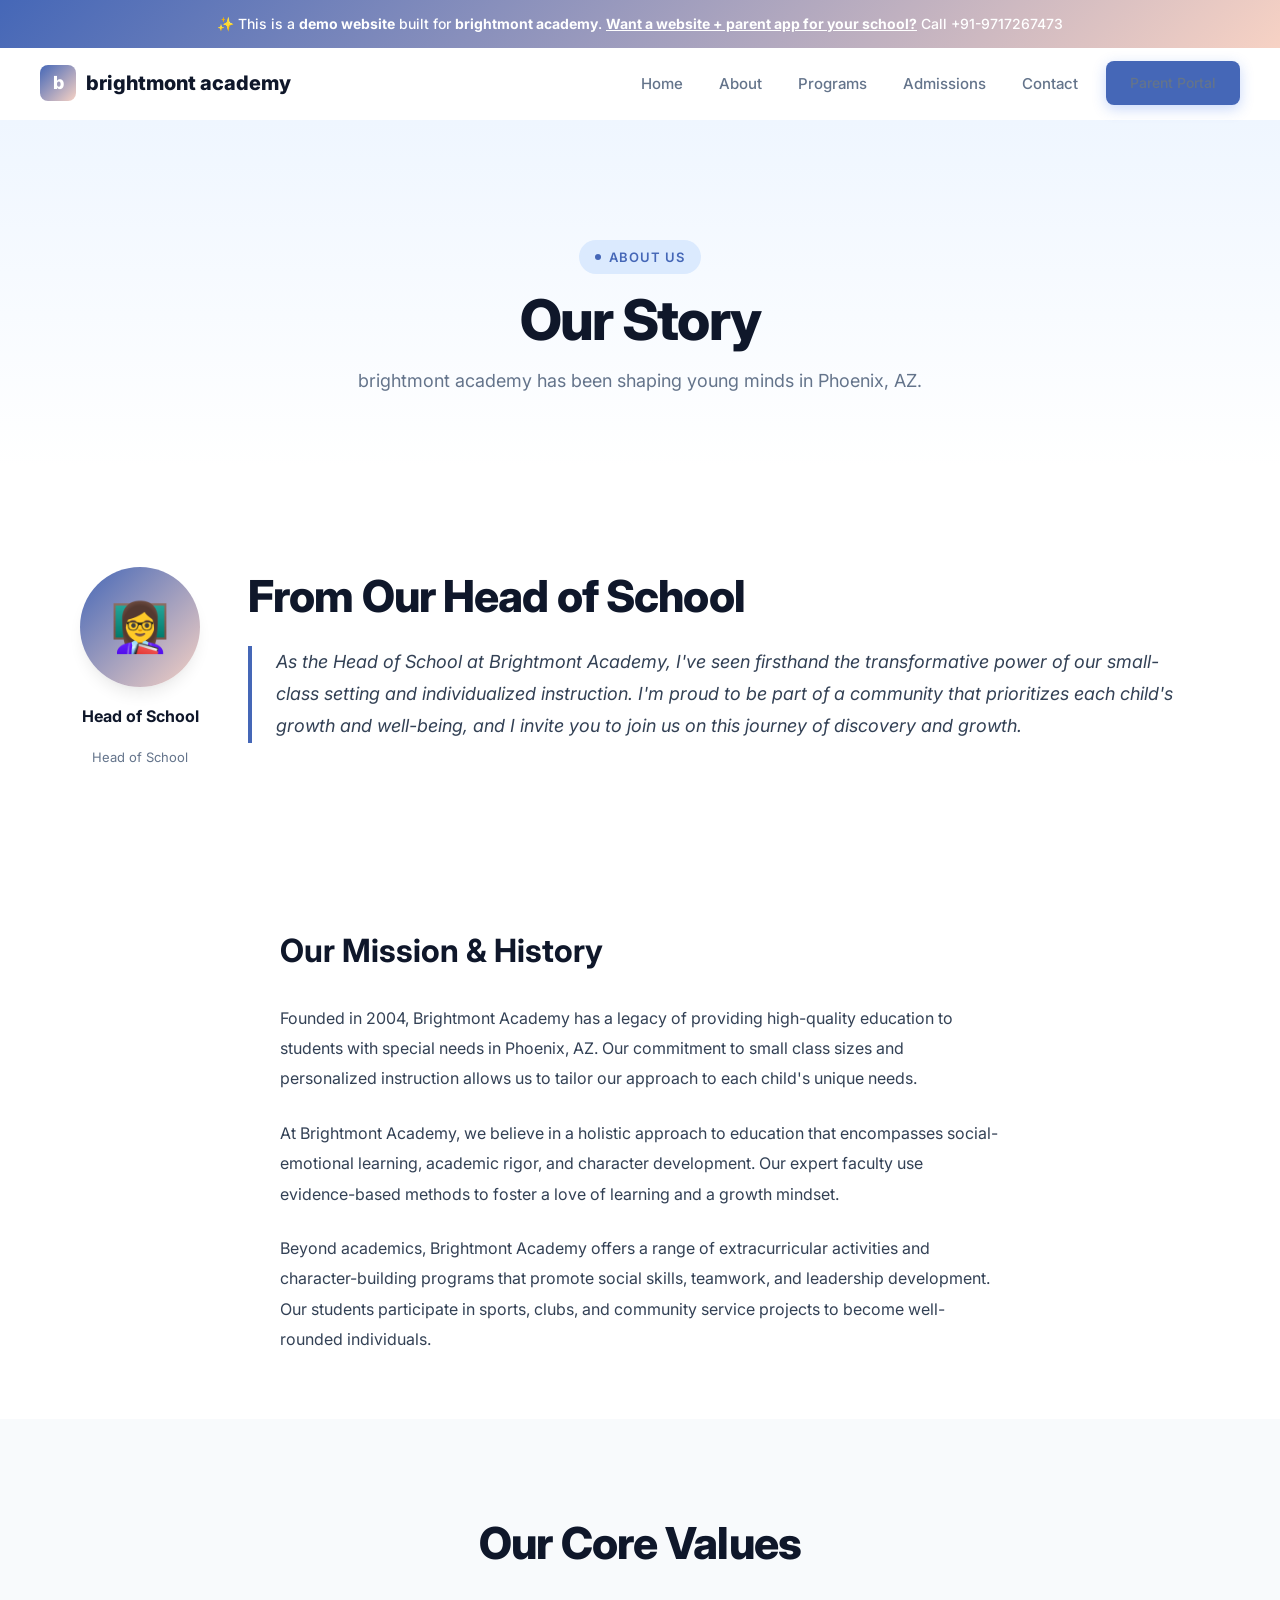
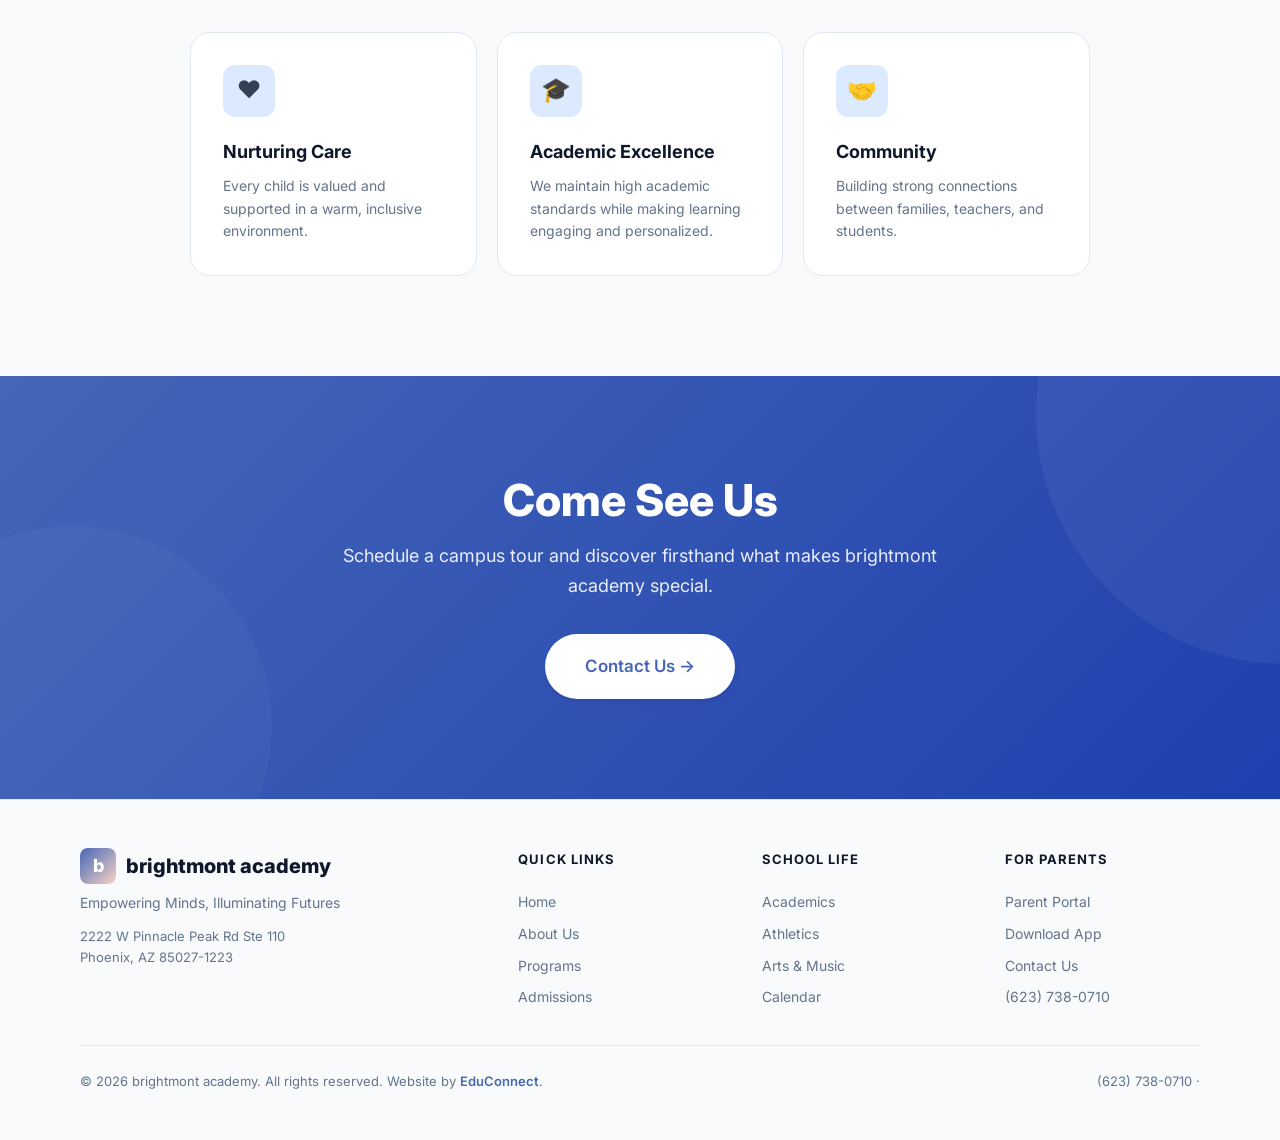
==== about.html @ 579d14f4 "Initial demo site for brightmont academy" ====
<!DOCTYPE html><html lang="en"><head>
  <meta charset="UTF-8"><meta name="viewport" content="width=device-width,initial-scale=1.0">
  <title>About Us — brightmont academy</title>
  <meta name="description" content="About Us — brightmont academy, a premier school in Phoenix, AZ serving Pre-K – 8th Grade.">
  <meta property="og:title" content="About Us — brightmont academy"><meta property="og:type" content="website">
  <link rel="preconnect" href="https://fonts.googleapis.com"><link rel="preconnect" href="https://fonts.gstatic.com" crossorigin>
  <link href="https://fonts.googleapis.com/css2?family=Inter:wght@400;500;600;700;800&display=swap" rel="stylesheet">
  <link rel="stylesheet" href="/styles.css"><script src="/main.js" defer></script>
</head><body><div class="demo-banner">
  ✨ This is a <strong>demo website</strong> built for <strong>brightmont academy</strong>.
  <a href="mailto:bhupender@myfirststepschool.com">Want a website + parent app for your school?</a> Call +91-9717267473
</div>
<nav class="navbar">
  <a href="/" class="logo"><span class="logo-icon">b</span>brightmont academy</a>
  <div class="nav-links">
    <a href="/">Home</a>
    <a href="/about.html">About</a>
    <a href="/programs.html">Programs</a>
    <a href="/admissions.html">Admissions</a>
    <a href="/contact.html">Contact</a>
    <a href="/parents.html" class="btn btn-primary" style="padding:10px 24px;font-size:14px">Parent Portal</a>
  </div>
  <button class="hamburger" aria-label="Toggle menu"><span></span><span></span><span></span></button>
</nav><main>
<section class="page-hero"><div class="container">
  <div class="badge animate-on-scroll mb-4">About Us</div>
  <h1 class="heading-xl animate-on-scroll mb-4">Our Story</h1>
  <p class="text-lg text-muted max-w-lg mx-auto animate-on-scroll">brightmont academy has been shaping young minds in Phoenix, AZ.</p>
</div></section>
<section class="welcome-section section-padding"><div class="container"><div class="welcome-grid">
  <div class="principal-card animate-on-scroll">
    <div class="principal-avatar">👩‍🏫</div>
    <div class="principal-name">Head of School</div><div class="principal-title">Head of School</div>
  </div>
  <div class="welcome-text animate-on-scroll">
    <h2 class="heading-lg mb-6">From Our Head of School</h2>
    <blockquote>As the Head of School at Brightmont Academy, I've seen firsthand the transformative power of our small-class setting and individualized instruction. I'm proud to be part of a community that prioritizes each child's growth and well-being, and I invite you to join us on this journey of discovery and growth.</blockquote>
  </div>
</div></div></section>
<section class="content-section"><div class="container">
  <h2 class="heading-md animate-on-scroll mb-8">Our Mission &amp; History</h2>
  <p class="animate-on-scroll">Founded in 2004, Brightmont Academy has a legacy of providing high-quality education to students with special needs in Phoenix, AZ. Our commitment to small class sizes and personalized instruction allows us to tailor our approach to each child's unique needs.</p>
<p class="animate-on-scroll">At Brightmont Academy, we believe in a holistic approach to education that encompasses social-emotional learning, academic rigor, and character development. Our expert faculty use evidence-based methods to foster a love of learning and a growth mindset.</p>
<p class="animate-on-scroll">Beyond academics, Brightmont Academy offers a range of extracurricular activities and character-building programs that promote social skills, teamwork, and leadership development. Our students participate in sports, clubs, and community service projects to become well-rounded individuals.</p>
</div></section>
<section class="features-section section-padding"><div class="container">
  <div class="text-center mb-16"><h2 class="heading-lg animate-on-scroll mb-4">Our Core Values</h2></div>
  <div class="features-grid" style="max-width:900px;margin:0 auto">
    <div class="feature-card animate-on-scroll stagger-1"><div class="feature-icon">❤️</div><h3>Nurturing Care</h3><p>Every child is valued and supported in a warm, inclusive environment.</p></div>
    <div class="feature-card animate-on-scroll stagger-2"><div class="feature-icon">🎓</div><h3>Academic Excellence</h3><p>We maintain high academic standards while making learning engaging and personalized.</p></div>
    <div class="feature-card animate-on-scroll stagger-3"><div class="feature-icon">🤝</div><h3>Community</h3><p>Building strong connections between families, teachers, and students.</p></div>
  </div>
</div></section>
<section class="cta-section"><div class="container"><div class="cta-content animate-on-scroll">
  <h2>Come See Us</h2>
  <p>Schedule a campus tour and discover firsthand what makes brightmont academy special.</p>
  <div class="cta-actions"><a href="/contact.html" class="btn btn-white btn-lg">Contact Us →</a></div>
</div></div></section>
</main><footer class="footer">
  <div class="container">
    <div class="footer-grid">
      <div class="footer-brand">
        <div class="logo" style="margin-bottom:8px"><span class="logo-icon">b</span>brightmont academy</div>
        <p>Empowering Minds, Illuminating Futures</p>
        <p style="margin-top:12px;font-size:13px">2222 W Pinnacle Peak Rd Ste 110 Phoenix,&nbsp;AZ&nbsp;85027-1223</p>
      </div>
      <div class="footer-col"><h4>Quick Links</h4><a href="/">Home</a><a href="/about.html">About Us</a><a href="/programs.html">Programs</a><a href="/admissions.html">Admissions</a></div>
      <div class="footer-col"><h4>School Life</h4><a href="/programs.html">Academics</a><a href="/programs.html">Athletics</a><a href="/programs.html">Arts &amp; Music</a><a href="/contact.html">Calendar</a></div>
      <div class="footer-col"><h4>For Parents</h4><a href="/parents.html">Parent Portal</a><a href="/parents.html">Download App</a><a href="/contact.html">Contact Us</a><a href="tel:(623) 738-0710">(623) 738-0710</a></div>
    </div>
    <div class="footer-bottom">
      <p>&copy; 2026 brightmont academy. All rights reserved. Website by <a href="mailto:bhupender@myfirststepschool.com">EduConnect</a>.</p>
      <p>(623) 738-0710 &middot; <a href="mailto:"></a></p>
    </div>
  </div>
</footer></body></html>
---- styles.css ----
/* ===== DESIGN SYSTEM — LIGHT PROFESSIONAL ===== */
:root{
  --primary:#4567b7;--primary-50:#eff6ff;--primary-100:#dbeafe;--primary-200:#bfdbfe;
  --primary-500:#4567b7;--primary-600:#1d4ed8;--primary-700:#1e40af;
  --secondary:#f7d2c4;--accent:#10b981;--accent-50:#ecfdf5;
  --white:#fff;--gray-50:#f8fafc;--gray-100:#f1f5f9;--gray-200:#e2e8f0;--gray-300:#cbd5e1;
  --gray-400:#94a3b8;--gray-500:#64748b;--gray-600:#475569;--gray-700:#334155;
  --gray-800:#1e293b;--gray-900:#0f172a;
  --bg:var(--white);--bg-alt:var(--gray-50);--text:var(--gray-700);
  --text-heading:var(--gray-900);--text-muted:var(--gray-500);--border:var(--gray-200);
  --shadow-sm:0 1px 3px rgba(0,0,0,.06),0 1px 2px rgba(0,0,0,.04);
  --shadow-md:0 4px 6px -1px rgba(0,0,0,.07),0 2px 4px -2px rgba(0,0,0,.05);
  --shadow-lg:0 10px 15px -3px rgba(0,0,0,.08),0 4px 6px -4px rgba(0,0,0,.04);
  --shadow-xl:0 20px 25px -5px rgba(0,0,0,.08),0 8px 10px -6px rgba(0,0,0,.04);
  --shadow-2xl:0 25px 50px -12px rgba(0,0,0,.15);
  --shadow-primary:0 4px 14px rgba(37,99,235,.25);
  --radius-sm:8px;--radius-md:12px;--radius-lg:16px;--radius-xl:20px;--radius-2xl:24px;--radius-full:9999px;
  --font:'Inter',-apple-system,BlinkMacSystemFont,'Segoe UI',sans-serif;
}
*,*::before,*::after{margin:0;padding:0;box-sizing:border-box}
html{scroll-behavior:smooth;-webkit-font-smoothing:antialiased}
body{font-family:var(--font);background:var(--bg);color:var(--text);line-height:1.7;overflow-x:hidden;font-size:16px}
a{color:inherit;text-decoration:none}img{max-width:100%;display:block}button{font-family:inherit;cursor:pointer}
.container{max-width:1200px;margin:0 auto;padding:0 24px}
@media(min-width:768px){.container{padding:0 40px}}
.section-padding{padding:80px 0}
@media(min-width:768px){.section-padding{padding:100px 0}}
.badge{display:inline-flex;align-items:center;gap:8px;padding:6px 16px;font-size:13px;font-weight:600;text-transform:uppercase;letter-spacing:.08em;border-radius:var(--radius-full);background:var(--primary-100);color:var(--primary)}
.badge::before{content:'';width:6px;height:6px;border-radius:50%;background:var(--primary);animation:pulse 2s infinite}
.badge.accent{background:var(--accent-50);color:var(--accent)}.badge.accent::before{background:var(--accent)}
.heading-xl{font-size:clamp(32px,5vw,56px);font-weight:800;line-height:1.08;letter-spacing:-.03em;color:var(--text-heading)}
.heading-lg{font-size:clamp(28px,4vw,44px);font-weight:800;line-height:1.12;letter-spacing:-.02em;color:var(--text-heading)}
.heading-md{font-size:clamp(22px,3vw,32px);font-weight:700;line-height:1.2;color:var(--text-heading)}
.heading-sm{font-size:20px;font-weight:700;line-height:1.3;color:var(--text-heading)}
.text-lg{font-size:18px;line-height:1.7;color:var(--text)}
.text-base{font-size:16px;line-height:1.7;color:var(--text)}
.text-sm{font-size:14px;line-height:1.6;color:var(--text-muted)}
.text-center{text-align:center}.text-muted{color:var(--text-muted)}
.gradient-text{background:linear-gradient(135deg,var(--primary),var(--secondary));-webkit-background-clip:text;-webkit-text-fill-color:transparent;background-clip:text}
.max-w-lg{max-width:640px}.mx-auto{margin-left:auto;margin-right:auto}
.mb-4{margin-bottom:16px}.mb-6{margin-bottom:24px}.mb-8{margin-bottom:32px}
.mb-12{margin-bottom:48px}.mb-16{margin-bottom:64px}
.btn{display:inline-flex;align-items:center;justify-content:center;gap:8px;padding:14px 32px;font-size:15px;font-weight:600;border-radius:var(--radius-full);border:none;cursor:pointer;transition:all .25s cubic-bezier(.4,0,.2,1);text-decoration:none;white-space:nowrap}
.btn-primary{background:var(--primary);color:var(--white);box-shadow:var(--shadow-primary)}
.btn-primary:hover{background:var(--primary-600);transform:translateY(-2px);box-shadow:0 8px 24px rgba(37,99,235,.3)}
.btn-lg{padding:18px 40px;font-size:17px}
.btn-outline{background:transparent;color:var(--primary);border:2px solid var(--primary-200)}
.btn-outline:hover{background:var(--primary-50);border-color:var(--primary);transform:translateY(-2px)}
.btn-white{background:var(--white);color:var(--primary);box-shadow:var(--shadow-md)}
.btn-white:hover{transform:translateY(-2px);box-shadow:var(--shadow-lg)}
.demo-banner{background:linear-gradient(135deg,var(--primary),var(--secondary));color:var(--white);text-align:center;padding:12px 24px;font-size:14px;font-weight:500;position:relative;z-index:200}
.demo-banner strong{font-weight:700}.demo-banner a{color:var(--white);text-decoration:underline;font-weight:700}
.navbar{position:sticky;top:0;z-index:100;display:flex;justify-content:space-between;align-items:center;padding:0 24px;height:72px;background:rgba(255,255,255,.92);backdrop-filter:blur(20px) saturate(180%);border-bottom:1px solid transparent;transition:all .3s ease}
@media(min-width:768px){.navbar{padding:0 40px}}
.navbar.scrolled{border-bottom-color:var(--border);box-shadow:var(--shadow-sm)}
.logo{display:flex;align-items:center;gap:10px;font-size:18px;font-weight:800;color:var(--text-heading)}
@media(min-width:768px){.logo{font-size:20px}}
.logo-icon{width:36px;height:36px;border-radius:var(--radius-sm);background:linear-gradient(135deg,var(--primary),var(--secondary));display:flex;align-items:center;justify-content:center;color:white;font-size:18px;font-weight:800}
.nav-links{display:flex;gap:4px;align-items:center}
.nav-links a{padding:8px 16px;font-size:15px;font-weight:500;color:var(--text-muted);border-radius:var(--radius-sm);transition:all .2s ease}
.nav-links a:hover{color:var(--text-heading);background:var(--gray-50)}
.nav-links .btn{margin-left:8px}
.hamburger{display:none;background:none;border:none;padding:8px;min-height:44px;min-width:44px;flex-direction:column;justify-content:center;align-items:center}
.hamburger span{display:block;width:22px;height:2px;background:var(--gray-700);margin:3px 0;transition:all .3s ease;border-radius:2px}
.hamburger.active span:nth-child(1){transform:rotate(45deg) translate(4px,4px)}
.hamburger.active span:nth-child(2){opacity:0}
.hamburger.active span:nth-child(3){transform:rotate(-45deg) translate(4px,-4px)}
@media(max-width:768px){.hamburger{display:flex}.nav-links{display:none;position:fixed;top:72px;left:0;right:0;bottom:0;background:var(--white);flex-direction:column;align-items:center;justify-content:center;gap:16px;z-index:200}.nav-links.open{display:flex}.nav-links a{font-size:18px;padding:12px 24px}}
.hero{position:relative;overflow:hidden;background:linear-gradient(180deg,var(--primary-50) 0%,var(--white) 100%)}
.hero-inner{display:grid;grid-template-columns:1fr;gap:48px;align-items:center;padding:60px 0 80px}
@media(min-width:1024px){.hero-inner{grid-template-columns:1fr 1fr;gap:64px;padding:80px 0 100px}}
.hero-content{max-width:560px}
@media(max-width:1023px){.hero-content{text-align:center;margin:0 auto}}
.hero-actions{display:flex;gap:12px;flex-wrap:wrap}
@media(max-width:1023px){.hero-actions{justify-content:center}}
.hero-visual{display:flex;justify-content:center;align-items:center;position:relative}
.school-illustration{position:relative;width:100%;max-width:480px;aspect-ratio:4/3;border-radius:var(--radius-2xl);overflow:hidden;background:linear-gradient(135deg,var(--primary-100),var(--primary-50));border:1px solid var(--primary-200);box-shadow:var(--shadow-xl)}
.school-illustration-inner{width:100%;height:100%;display:flex;flex-direction:column;align-items:center;justify-content:center;gap:16px;padding:32px}
.school-building{font-size:80px;line-height:1}
.school-illustration h3{font-size:18px;font-weight:700;color:var(--primary-700);text-align:center}
.school-illustration p{font-size:13px;color:var(--primary-600);text-align:center;font-weight:500}
.hero-info-cards{display:flex;gap:12px;flex-wrap:wrap;margin-top:20px}
@media(max-width:1023px){.hero-info-cards{justify-content:center}}
.info-chip{display:flex;align-items:center;gap:6px;padding:8px 16px;background:var(--white);border:1px solid var(--border);border-radius:var(--radius-full);font-size:13px;font-weight:500;color:var(--gray-600);box-shadow:var(--shadow-sm)}
.info-chip .ic-icon{font-size:16px}
.float-card{position:absolute;background:var(--white);border-radius:var(--radius-lg);box-shadow:var(--shadow-xl);padding:14px 18px;display:flex;align-items:center;gap:10px;font-size:13px;font-weight:600;color:var(--gray-800);animation:float-gentle 4s ease-in-out infinite;z-index:5;white-space:nowrap}
.float-card.card-1{top:10%;right:-20px;animation-delay:0s}
.float-card.card-2{bottom:20%;left:-30px;animation-delay:1.5s}
.float-card.card-3{top:55%;right:-30px;animation-delay:3s}
.float-card .fc-icon{width:32px;height:32px;border-radius:8px;display:flex;align-items:center;justify-content:center;font-size:15px}
.float-card .fc-icon.green{background:#dcfce7;color:#16a34a}
.float-card .fc-icon.blue{background:var(--primary-100);color:var(--primary)}
.float-card .fc-icon.purple{background:#f3e8ff;color:#9333ea}
.welcome-section{background:var(--white)}
.welcome-grid{display:grid;grid-template-columns:1fr;gap:40px;align-items:center}
@media(min-width:768px){.welcome-grid{grid-template-columns:auto 1fr;gap:48px}}
.principal-card{display:flex;flex-direction:column;align-items:center;text-align:center;gap:16px}
.principal-avatar{width:120px;height:120px;border-radius:50%;background:linear-gradient(135deg,var(--primary),var(--secondary));display:flex;align-items:center;justify-content:center;font-size:48px;color:white;box-shadow:var(--shadow-lg)}
.principal-name{font-size:16px;font-weight:700;color:var(--text-heading)}
.principal-title{font-size:13px;color:var(--text-muted)}
.welcome-text blockquote{font-size:18px;font-style:italic;color:var(--text);line-height:1.8;border-left:4px solid var(--primary);padding-left:24px;margin-bottom:20px}
.welcome-text p{font-size:15px;color:var(--text-muted);line-height:1.7}
.features-section{background:var(--bg-alt)}
.features-grid{display:grid;grid-template-columns:1fr;gap:20px}
@media(min-width:640px){.features-grid{grid-template-columns:repeat(2,1fr)}}
@media(min-width:1024px){.features-grid{grid-template-columns:repeat(3,1fr)}}
.feature-card{position:relative;padding:32px;border-radius:var(--radius-xl);background:var(--white);border:1px solid var(--border);transition:all .3s ease;overflow:hidden}
.feature-card:hover{transform:translateY(-4px);box-shadow:var(--shadow-lg);border-color:var(--primary-200)}
.feature-icon{width:52px;height:52px;border-radius:var(--radius-md);background:var(--primary-100);display:flex;align-items:center;justify-content:center;margin-bottom:20px;font-size:24px;transition:transform .3s ease}
.feature-card:hover .feature-icon{transform:scale(1.1)}
.feature-card h3{font-size:18px;font-weight:700;color:var(--text-heading);margin-bottom:8px}
.feature-card p{font-size:14px;color:var(--text-muted);line-height:1.6}
.programs-section{background:var(--white)}
.programs-grid{display:grid;grid-template-columns:1fr;gap:20px}
@media(min-width:640px){.programs-grid{grid-template-columns:repeat(2,1fr)}}
@media(min-width:1024px){.programs-grid{grid-template-columns:repeat(3,1fr)}}
.program-card{padding:28px;border-radius:var(--radius-xl);background:var(--white);border:1px solid var(--border);transition:all .3s ease;position:relative;overflow:hidden}
.program-card::before{content:'';position:absolute;top:0;left:0;right:0;height:3px;background:linear-gradient(90deg,var(--primary),var(--secondary));transform:scaleX(0);transform-origin:left;transition:transform .3s ease}
.program-card:hover{transform:translateY(-4px);box-shadow:var(--shadow-lg);border-color:var(--primary-200)}
.program-card:hover::before{transform:scaleX(1)}
.program-icon{width:48px;height:48px;border-radius:var(--radius-md);background:var(--primary-100);display:flex;align-items:center;justify-content:center;margin-bottom:16px;font-size:22px}
.program-card h3{font-size:17px;font-weight:700;color:var(--text-heading);margin-bottom:8px}
.program-card p{font-size:14px;color:var(--text-muted);line-height:1.6}
.stats-section{background:linear-gradient(135deg,var(--primary),var(--primary-700));color:var(--white);padding:64px 0}
.stats-grid{display:grid;grid-template-columns:repeat(2,1fr);gap:32px;text-align:center}
@media(min-width:768px){.stats-grid{grid-template-columns:repeat(4,1fr)}}
.stat-value{font-size:clamp(32px,4vw,48px);font-weight:800;line-height:1}
.stat-label{font-size:14px;opacity:.8;margin-top:8px;font-weight:500}
.events-section{background:var(--bg-alt)}
.events-grid{display:grid;grid-template-columns:1fr;gap:16px;max-width:800px;margin:0 auto}
@media(min-width:640px){.events-grid{grid-template-columns:repeat(2,1fr)}}
.event-card{display:flex;gap:16px;padding:24px;border-radius:var(--radius-xl);background:var(--white);border:1px solid var(--border);transition:all .3s ease}
.event-card:hover{box-shadow:var(--shadow-md);border-color:var(--primary-200)}
.event-date{min-width:56px;text-align:center;padding:8px;border-radius:var(--radius-md);background:var(--primary-100)}
.event-date .month{font-size:11px;font-weight:700;text-transform:uppercase;color:var(--primary);letter-spacing:.05em}
.event-date .day{font-size:24px;font-weight:800;color:var(--primary-700);line-height:1.2}
.event-info h4{font-size:15px;font-weight:700;color:var(--text-heading);margin-bottom:4px}
.event-info p{font-size:13px;color:var(--text-muted);line-height:1.5}
.portal-section{background:var(--white)}
.portal-grid{display:grid;grid-template-columns:1fr;gap:48px;align-items:center}
@media(min-width:1024px){.portal-grid{grid-template-columns:1fr 1fr;gap:64px}}
.phone-mockup{position:relative;width:260px;height:520px;background:var(--gray-900);border-radius:40px;padding:12px;box-shadow:var(--shadow-2xl),0 0 0 2px var(--gray-300);margin:0 auto;transform:perspective(1000px) rotateY(-6deg) rotateX(3deg)}
.phone-mockup::before{content:'';position:absolute;top:12px;left:50%;transform:translateX(-50%);width:72px;height:22px;background:var(--gray-900);border-radius:0 0 14px 14px;z-index:10}
.phone-screen{width:100%;height:100%;background:var(--white);border-radius:30px;overflow:hidden;position:relative}
.phone-screen-content{padding:50px 14px 14px;font-size:12px;color:var(--gray-700)}
.phone-status-bar{position:absolute;top:0;left:0;right:0;height:44px;background:var(--primary);display:flex;align-items:center;justify-content:center;color:white;font-weight:700;font-size:13px;border-radius:18px 18px 0 0}
.phone-nav-item{display:flex;align-items:center;gap:10px;padding:12px 10px;border-bottom:1px solid var(--gray-100);position:relative}
.phone-nav-item:last-child{border-bottom:none}
.phone-nav-icon{width:34px;height:34px;border-radius:9px;display:flex;align-items:center;justify-content:center;font-size:15px;flex-shrink:0}
.phone-nav-icon.blue{background:var(--primary-100);color:var(--primary)}
.phone-nav-icon.green{background:#dcfce7;color:#16a34a}
.phone-nav-icon.purple{background:#f3e8ff;color:#9333ea}
.phone-nav-icon.orange{background:#fff7ed;color:#ea580c}
.phone-nav-label{font-weight:600;font-size:12px;color:var(--gray-800)}
.phone-nav-sub{font-size:10px;color:var(--gray-400);margin-top:1px}
.phone-badge{position:absolute;top:8px;right:6px;min-width:16px;height:16px;border-radius:8px;background:#ef4444;color:white;font-size:9px;font-weight:700;display:flex;align-items:center;justify-content:center;padding:0 4px}
.phone-bottom-bar{position:absolute;bottom:0;left:0;right:0;height:50px;background:var(--white);border-top:1px solid var(--gray-100);display:flex;align-items:center;justify-content:space-around;padding:0 8px;border-radius:0 0 18px 18px}
.phone-tab{display:flex;flex-direction:column;align-items:center;gap:2px;font-size:8px;color:var(--gray-400);font-weight:500}
.phone-tab.active{color:var(--primary)}
.portal-features{list-style:none;padding:0}
.portal-features li{display:flex;align-items:flex-start;gap:12px;padding:12px 0;border-bottom:1px solid var(--gray-100);font-size:15px;color:var(--text)}
.portal-features li:last-child{border-bottom:none}
.portal-features .pf-icon{width:24px;height:24px;border-radius:50%;background:var(--accent-50);color:var(--accent);display:flex;align-items:center;justify-content:center;flex-shrink:0;margin-top:2px;font-size:13px;font-weight:700}
.testimonials-section{background:var(--bg-alt)}
.testimonials-grid{display:grid;grid-template-columns:1fr;gap:24px}
@media(min-width:768px){.testimonials-grid{grid-template-columns:repeat(3,1fr)}}
.testimonial-card{padding:32px;border-radius:var(--radius-xl);background:var(--white);border:1px solid var(--border);transition:all .3s ease}
.testimonial-card:hover{box-shadow:var(--shadow-lg);transform:translateY(-4px)}
.stars{display:flex;gap:2px;margin-bottom:16px}.star{color:#f59e0b;font-size:16px}
.testimonial-text{font-size:15px;color:var(--text);line-height:1.7;margin-bottom:20px;font-style:italic}
.testimonial-author{display:flex;align-items:center;gap:12px}
.author-avatar{width:44px;height:44px;border-radius:50%;background:linear-gradient(135deg,var(--primary),var(--secondary));display:flex;align-items:center;justify-content:center;font-weight:700;color:var(--white);font-size:16px;flex-shrink:0}
.author-info .author-name{font-weight:600;font-size:14px;color:var(--text-heading)}
.author-info .author-role{font-size:12px;color:var(--text-muted)}
.cta-section{background:linear-gradient(135deg,var(--primary),var(--primary-700));color:var(--white);text-align:center;position:relative;overflow:hidden;padding:80px 0}
@media(min-width:768px){.cta-section{padding:100px 0}}
.cta-section::before{content:'';position:absolute;top:-50%;right:-20%;width:500px;height:500px;border-radius:50%;background:rgba(255,255,255,.05)}
.cta-section::after{content:'';position:absolute;bottom:-30%;left:-10%;width:400px;height:400px;border-radius:50%;background:rgba(255,255,255,.03)}
.cta-content{position:relative;z-index:1;max-width:640px;margin:0 auto}
.cta-content h2{font-size:clamp(28px,4vw,44px);font-weight:800;margin-bottom:16px;line-height:1.12}
.cta-content p{font-size:18px;opacity:.9;margin-bottom:32px;line-height:1.7}
.cta-actions{display:flex;gap:12px;justify-content:center;flex-wrap:wrap}
.page-hero{padding:100px 0 60px;background:linear-gradient(180deg,var(--primary-50) 0%,var(--white) 100%);text-align:center;position:relative}
@media(min-width:768px){.page-hero{padding:120px 0 70px}}
.content-section{padding:64px 0}.content-section .container{max-width:800px}
.content-section p{font-size:16px;color:var(--text);line-height:1.9;margin-bottom:24px}
.content-section p:last-child{margin-bottom:0}
.contact-grid{display:grid;grid-template-columns:1fr;gap:32px}
@media(min-width:768px){.contact-grid{grid-template-columns:1fr 1fr;gap:40px}}
.contact-info-card{padding:32px;border-radius:var(--radius-xl);background:var(--white);border:1px solid var(--border)}
.contact-item{display:flex;align-items:flex-start;gap:14px;margin-bottom:24px}
.contact-item:last-child{margin-bottom:0}
.contact-icon{width:44px;height:44px;border-radius:var(--radius-md);background:var(--primary-100);display:flex;align-items:center;justify-content:center;flex-shrink:0;font-size:20px}
.contact-item h4{font-weight:600;color:var(--text-heading);margin-bottom:2px;font-size:14px}
.contact-item p{color:var(--text-muted);font-size:14px}
.contact-form{background:var(--white);border-radius:var(--radius-xl);border:1px solid var(--border);padding:32px}
.form-group{margin-bottom:16px}.form-group:last-of-type{margin-bottom:24px}
.form-label{display:block;font-size:13px;font-weight:600;color:var(--text-heading);margin-bottom:6px}
.form-input,.form-textarea{width:100%;padding:12px 16px;border:1px solid var(--border);border-radius:var(--radius-sm);font-family:var(--font);font-size:14px;color:var(--text-heading);background:var(--gray-50);transition:all .2s ease;outline:none}
.form-input:focus,.form-textarea:focus{border-color:var(--primary);box-shadow:0 0 0 3px var(--primary-100);background:var(--white)}
.form-textarea{resize:vertical;min-height:100px}
.admissions-steps{display:grid;grid-template-columns:1fr;gap:24px;max-width:700px;margin:0 auto}
.adm-step{display:flex;gap:20px;padding:24px;background:var(--white);border-radius:var(--radius-xl);border:1px solid var(--border)}
.adm-step-num{width:48px;height:48px;border-radius:50%;background:var(--primary);color:var(--white);display:flex;align-items:center;justify-content:center;font-weight:800;font-size:20px;flex-shrink:0}
.adm-step h4{font-weight:700;color:var(--text-heading);margin-bottom:4px}
.adm-step p{font-size:14px;color:var(--text-muted);line-height:1.6}
.footer{padding:48px 0;border-top:1px solid var(--border);background:var(--gray-50)}
.footer-grid{display:grid;grid-template-columns:1fr;gap:32px}
@media(min-width:768px){.footer-grid{grid-template-columns:2fr 1fr 1fr 1fr;gap:48px}}
.footer-brand p{font-size:14px;color:var(--text-muted);margin-top:8px;line-height:1.6;max-width:320px}
.footer-col h4{font-size:13px;font-weight:700;text-transform:uppercase;letter-spacing:.08em;color:var(--text-heading);margin-bottom:16px}
.footer-col a{display:block;font-size:14px;color:var(--text-muted);padding:4px 0;transition:color .2s ease}
.footer-col a:hover{color:var(--primary)}
.footer-bottom{border-top:1px solid var(--border);margin-top:32px;padding-top:24px;display:flex;justify-content:space-between;align-items:center;flex-wrap:wrap;gap:16px}
.footer-bottom p{font-size:13px;color:var(--text-muted)}
.footer-bottom a{color:var(--primary);font-weight:600}
@keyframes pulse{0%,100%{opacity:1;transform:scale(1)}50%{opacity:.5;transform:scale(1.3)}}
@keyframes float-gentle{0%,100%{transform:translateY(0)}50%{transform:translateY(-12px)}}
.animate-on-scroll{opacity:0;transform:translateY(24px);transition:opacity .6s ease,transform .6s ease}
.animate-on-scroll.visible{opacity:1;transform:translateY(0)}
.stagger-1{transition-delay:.1s}.stagger-2{transition-delay:.2s}.stagger-3{transition-delay:.3s}
.stagger-4{transition-delay:.4s}.stagger-5{transition-delay:.5s}.stagger-6{transition-delay:.6s}
@media(prefers-reduced-motion:reduce){*,*::before,*::after{animation-duration:.01ms!important;transition-duration:.01ms!important}.animate-on-scroll{opacity:1;transform:none}.float-card{animation:none}}
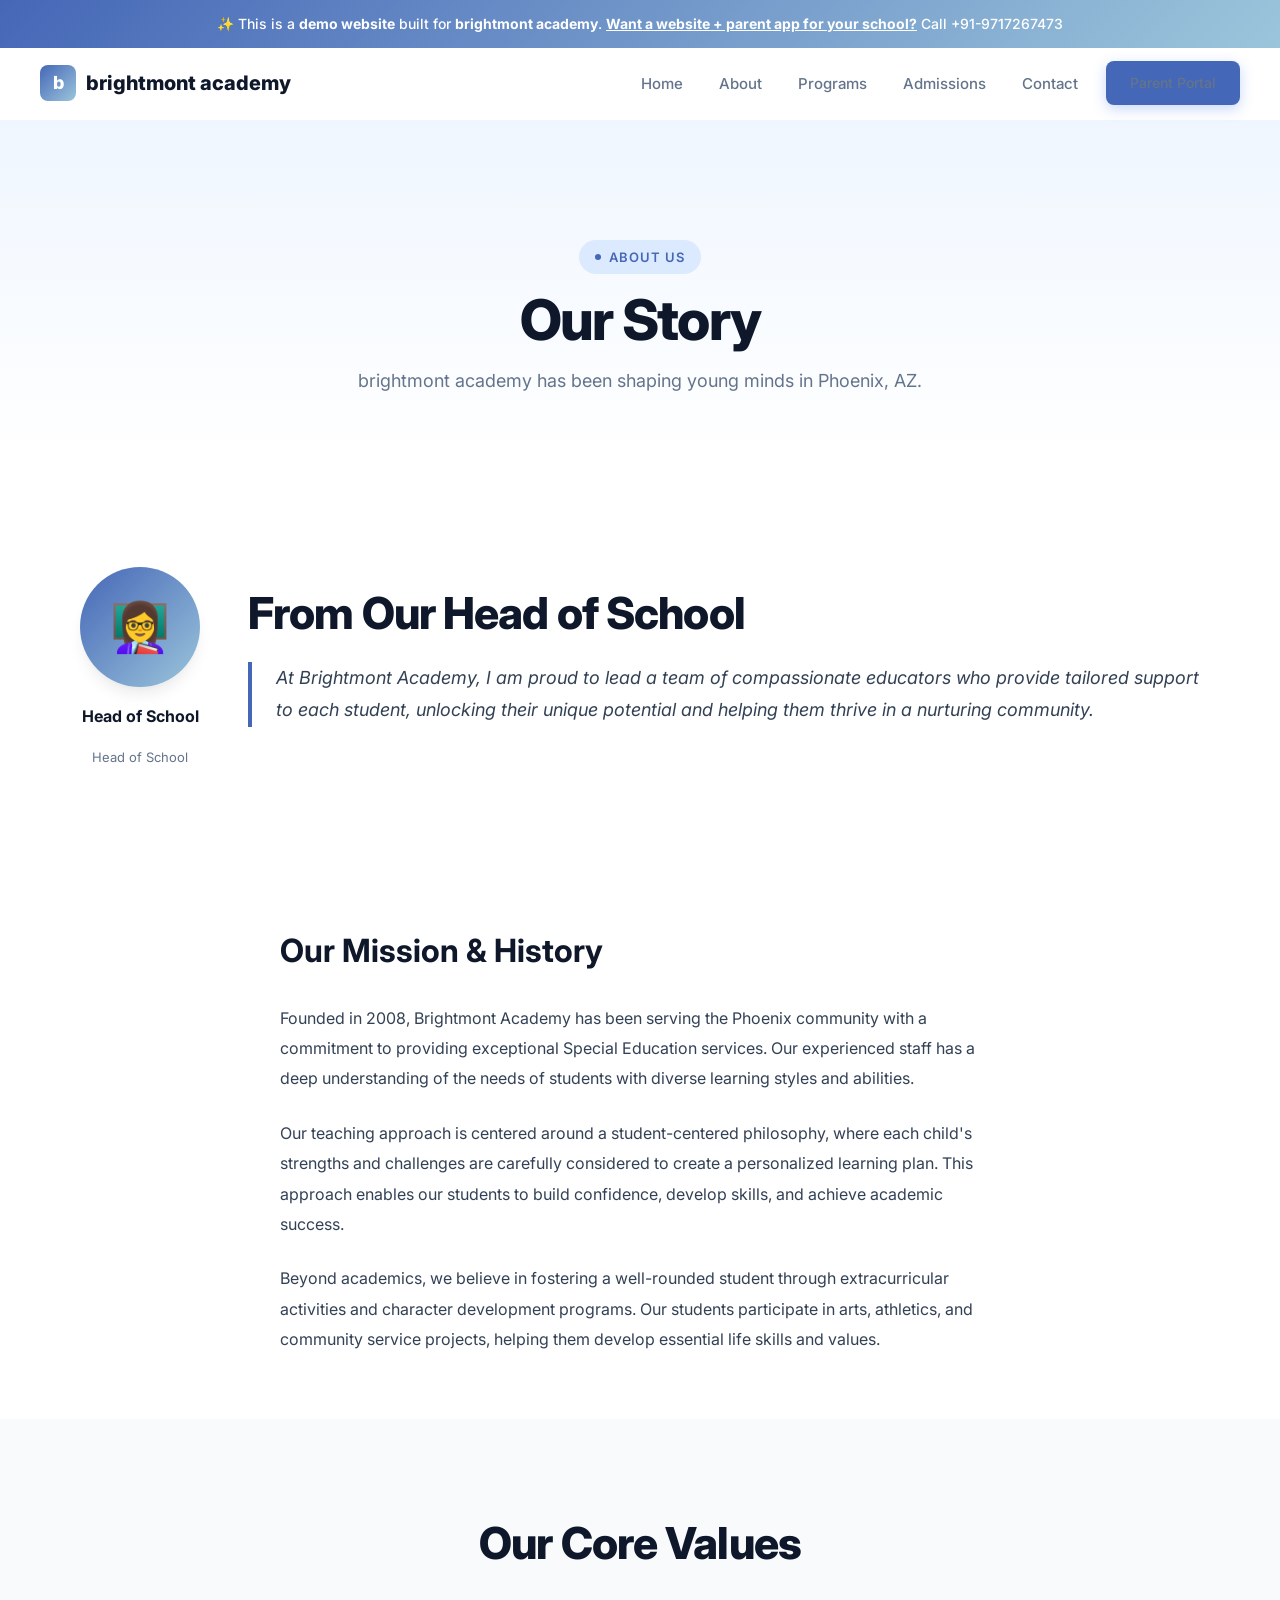
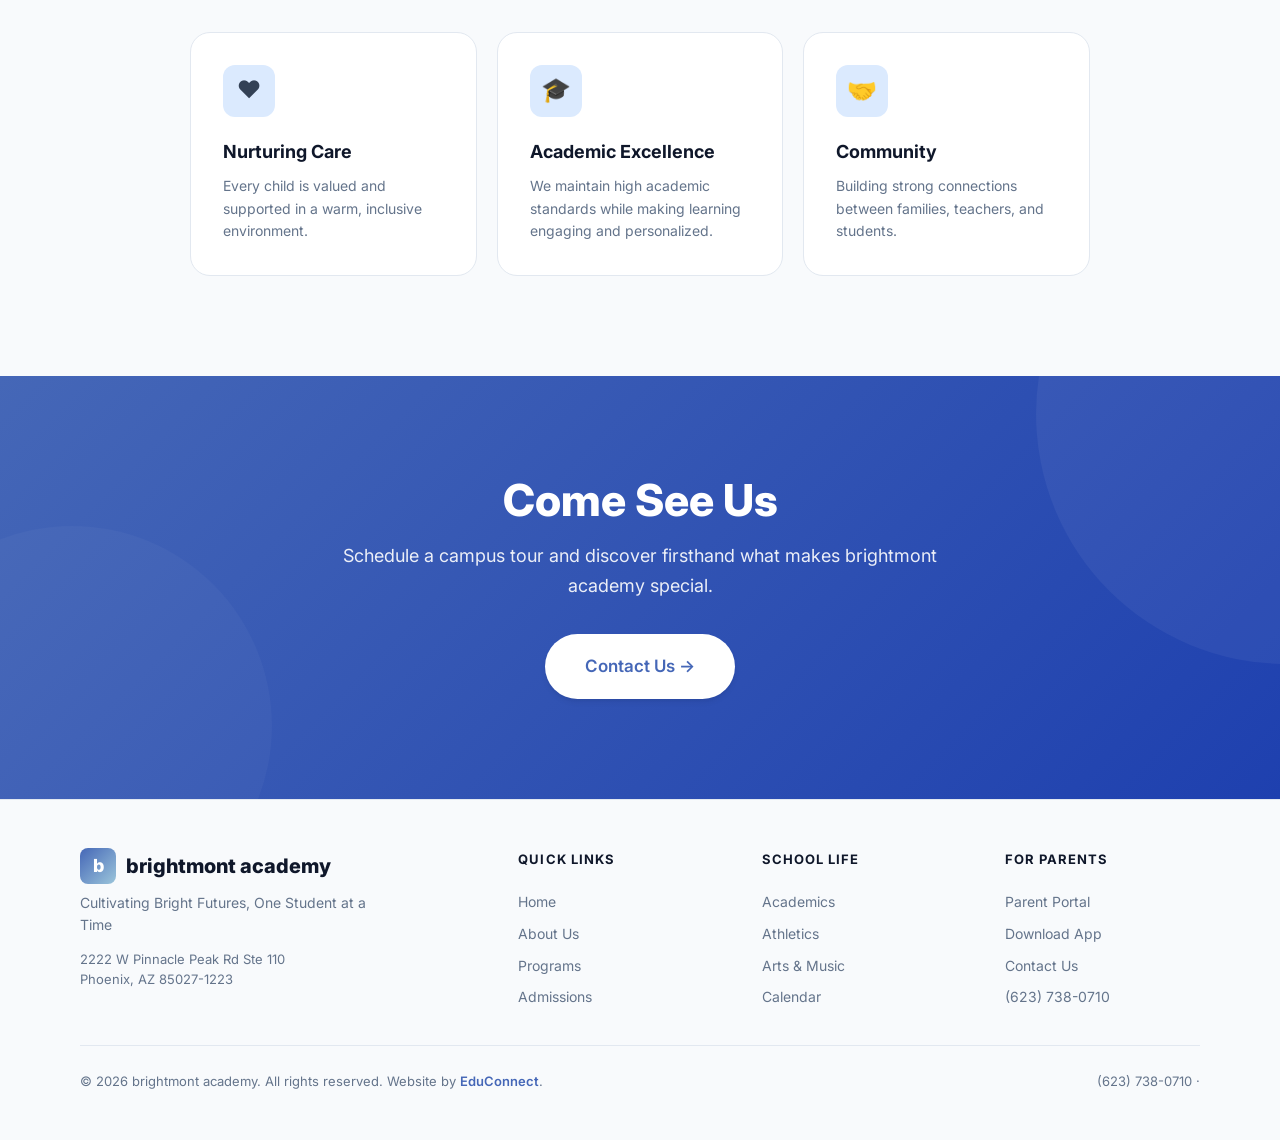
==== commit 8c05b7b0: "Initial demo site for brightmont academy" ====
--- a/about.html
+++ b/about.html
@@ -34,14 +34,14 @@
   </div>
   <div class="welcome-text animate-on-scroll">
     <h2 class="heading-lg mb-6">From Our Head of School</h2>
-    <blockquote>As the Head of School at Brightmont Academy, I've seen firsthand the transformative power of our small-class setting and individualized instruction. I'm proud to be part of a community that prioritizes each child's growth and well-being, and I invite you to join us on this journey of discovery and growth.</blockquote>
+    <blockquote>At Brightmont Academy, I am proud to lead a team of compassionate educators who provide tailored support to each student, unlocking their unique potential and helping them thrive in a nurturing community.</blockquote>
   </div>
 </div></div></section>
 <section class="content-section"><div class="container">
   <h2 class="heading-md animate-on-scroll mb-8">Our Mission &amp; History</h2>
-  <p class="animate-on-scroll">Founded in 2004, Brightmont Academy has a legacy of providing high-quality education to students with special needs in Phoenix, AZ. Our commitment to small class sizes and personalized instruction allows us to tailor our approach to each child's unique needs.</p>
-<p class="animate-on-scroll">At Brightmont Academy, we believe in a holistic approach to education that encompasses social-emotional learning, academic rigor, and character development. Our expert faculty use evidence-based methods to foster a love of learning and a growth mindset.</p>
-<p class="animate-on-scroll">Beyond academics, Brightmont Academy offers a range of extracurricular activities and character-building programs that promote social skills, teamwork, and leadership development. Our students participate in sports, clubs, and community service projects to become well-rounded individuals.</p>
+  <p class="animate-on-scroll">Founded in 2008, Brightmont Academy has been serving the Phoenix community with a commitment to providing exceptional Special Education services. Our experienced staff has a deep understanding of the needs of students with diverse learning styles and abilities.</p>
+<p class="animate-on-scroll">Our teaching approach is centered around a student-centered philosophy, where each child's strengths and challenges are carefully considered to create a personalized learning plan. This approach enables our students to build confidence, develop skills, and achieve academic success.</p>
+<p class="animate-on-scroll">Beyond academics, we believe in fostering a well-rounded student through extracurricular activities and character development programs. Our students participate in arts, athletics, and community service projects, helping them develop essential life skills and values.</p>
 </div></section>
 <section class="features-section section-padding"><div class="container">
   <div class="text-center mb-16"><h2 class="heading-lg animate-on-scroll mb-4">Our Core Values</h2></div>
@@ -61,7 +61,7 @@
     <div class="footer-grid">
       <div class="footer-brand">
         <div class="logo" style="margin-bottom:8px"><span class="logo-icon">b</span>brightmont academy</div>
-        <p>Empowering Minds, Illuminating Futures</p>
+        <p>Cultivating Bright Futures, One Student at a Time</p>
         <p style="margin-top:12px;font-size:13px">2222 W Pinnacle Peak Rd Ste 110 Phoenix,&nbsp;AZ&nbsp;85027-1223</p>
       </div>
       <div class="footer-col"><h4>Quick Links</h4><a href="/">Home</a><a href="/about.html">About Us</a><a href="/programs.html">Programs</a><a href="/admissions.html">Admissions</a></div>
--- a/styles.css
+++ b/styles.css
@@ -2,7 +2,7 @@
 :root{
   --primary:#4567b7;--primary-50:#eff6ff;--primary-100:#dbeafe;--primary-200:#bfdbfe;
   --primary-500:#4567b7;--primary-600:#1d4ed8;--primary-700:#1e40af;
-  --secondary:#f7d2c4;--accent:#10b981;--accent-50:#ecfdf5;
+  --secondary:#9bc5db;--accent:#10b981;--accent-50:#ecfdf5;
   --white:#fff;--gray-50:#f8fafc;--gray-100:#f1f5f9;--gray-200:#e2e8f0;--gray-300:#cbd5e1;
   --gray-400:#94a3b8;--gray-500:#64748b;--gray-600:#475569;--gray-700:#334155;
   --gray-800:#1e293b;--gray-900:#0f172a;
